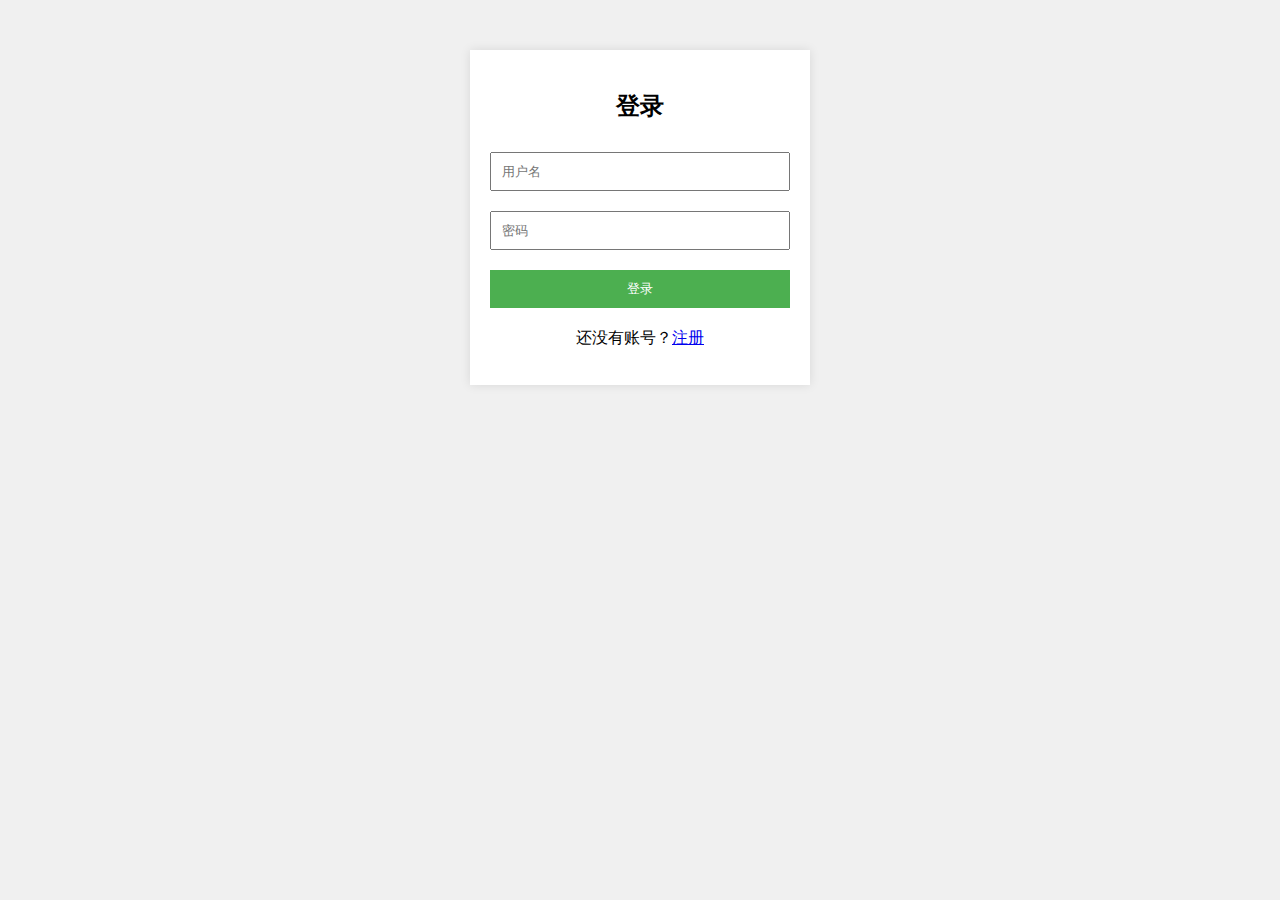
==== index.html @ 8046028c "Update index.html" ====
<!DOCTYPE html>
<html lang="zh">
<head>
    <meta charset="UTF-8">
    <meta name="viewport" content="width=device-width, initial-scale=1.0">
    <title>登录</title>
    <link rel="stylesheet" href="styles.css">
</head>
<body>

<div class="container" id="login-container">
    <h2>登录</h2>
    <input type="text" id="login-username" placeholder="用户名" required>
    <input type="password" id="login-password" placeholder="密码" required>
    <button onclick="login()">登录</button>
    <div class="message" id="login-message"></div>
    <p>还没有账号？<a href="register.html">注册</a></p>
</div>

<script>
    function login() {
        const username = document.getElementById('login-username').value;
        const password = document.getElementById('login-password').value;

        fetch('https://zxyxs.github.io/users.json')
            .then(response => response.json())
            .then(users => {
                const user = users.find(u => u.username === username && u.password === password);
                if (user) {
                    window.location.href = 'dashboard.html';
                } else {
                    document.getElementById('login-message').innerText = '用户名或密码错误';
                }
            });
    }
</script>

</body>
</html>
---- styles.css ----
body {
    font-family: Arial, sans-serif;
    background-color: #f0f0f0;
}

.container {
    width: 300px;
    margin: 0 auto;
    padding: 20px;
    background-color: #fff;
    box-shadow: 0 0 10px rgba(0, 0, 0, 0.1);
    margin-top: 50px;
    position: relative;
}

.image-container {
    position: absolute;
    top: 10px;
    left: -150px;
}

.image-container img {
    width: 100px;
    height: auto;
}

h2 {
    text-align: center;
}

input[type="text"], input[type="password"], input[type="email"], input[type="tel"] {
    width: 100%;
    padding: 10px;
    margin: 10px 0;
    box-sizing: border-box;
}

button {
    width: 100%;
    padding: 10px;
    background-color: #4CAF50;
    color: white;
    border: none;
    cursor: pointer;
    margin-top: 10px;
}

button:hover {
    background-color: #45a049;
}

.message {
    text-align: center;
    margin: 20px 0;
}

p {
    text-align: center;
}
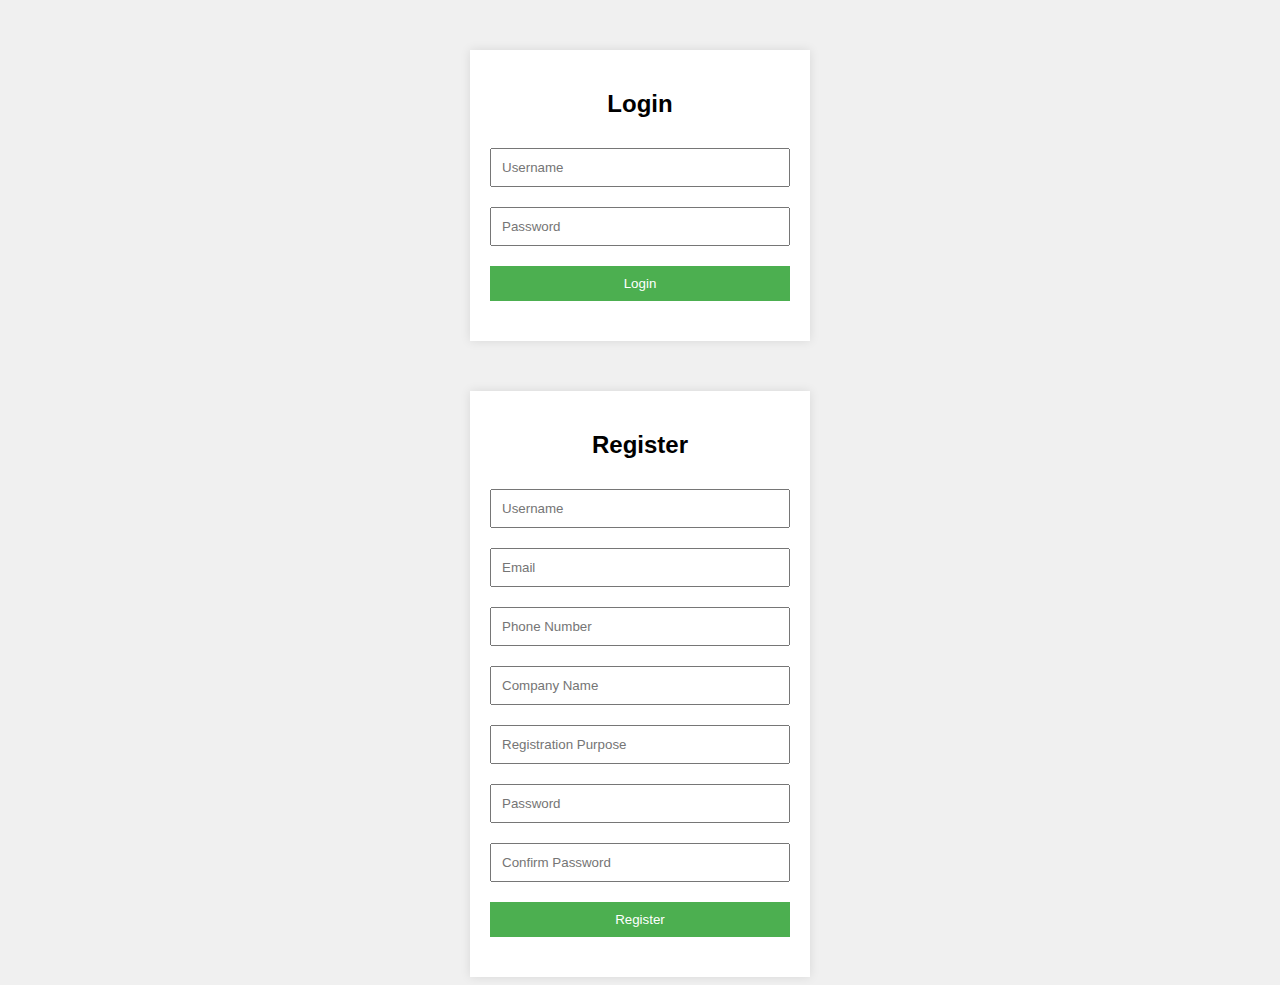
==== commit c62bc6ae: "Update index.html" ====
--- a/index.html
+++ b/index.html
@@ -1,37 +1,65 @@
 <!DOCTYPE html>
-<html lang="zh">
+<html lang="en">
 <head>
     <meta charset="UTF-8">
     <meta name="viewport" content="width=device-width, initial-scale=1.0">
-    <title>登录</title>
+    <title>Login and Registration</title>
     <link rel="stylesheet" href="styles.css">
 </head>
 <body>
 
 <div class="container" id="login-container">
-    <h2>登录</h2>
-    <input type="text" id="login-username" placeholder="用户名" required>
-    <input type="password" id="login-password" placeholder="密码" required>
-    <button onclick="login()">登录</button>
+    <h2>Login</h2>
+    <input type="text" id="login-username" placeholder="Username" required>
+    <input type="password" id="login-password" placeholder="Password" required>
+    <button onclick="login()">Login</button>
     <div class="message" id="login-message"></div>
-    <p>还没有账号？<a href="register.html">注册</a></p>
+</div>
+
+<div class="container" id="register-container">
+    <h2>Register</h2>
+    <input type="text" id="register-username" placeholder="Username" required>
+    <input type="email" id="register-email" placeholder="Email" required>
+    <input type="tel" id="register-phone" placeholder="Phone Number" required>
+    <input type="text" id="register-company" placeholder="Company Name" required>
+    <input type="text" id="register-purpose" placeholder="Registration Purpose" required>
+    <input type="password" id="register-password" placeholder="Password" required>
+    <input type="password" id="register-confirm-password" placeholder="Confirm Password" required>
+    <button onclick="register()">Register</button>
+    <div class="message" id="register-message"></div>
 </div>
 
 <script>
+    let users = [];
+
     function login() {
         const username = document.getElementById('login-username').value;
         const password = document.getElementById('login-password').value;
 
-        fetch('https://zxyxs.github.io/users.json')
-            .then(response => response.json())
-            .then(users => {
-                const user = users.find(u => u.username === username && u.password === password);
-                if (user) {
-                    window.location.href = 'dashboard.html';
-                } else {
-                    document.getElementById('login-message').innerText = '用户名或密码错误';
-                }
-            });
+        const user = users.find(u => u.username === username && u.password === password);
+        if (user) {
+            window.location.href = 'dashboard.html';
+        } else {
+            document.getElementById('login-message').innerText = 'Invalid username or password';
+        }
+    }
+
+    function register() {
+        const username = document.getElementById('register-username').value;
+        const email = document.getElementById('register-email').value;
+        const phone = document.getElementById('register-phone').value;
+        const company = document.getElementById('register-company').value;
+        const purpose = document.getElementById('register-purpose').value;
+        const password = document.getElementById('register-password').value;
+        const confirmPassword = document.getElementById('register-confirm-password').value;
+
+        if (password !== confirmPassword) {
+            document.getElementById('register-message').innerText = 'Passwords do not match';
+            return;
+        }
+
+        users.push({ username, email, phone, company, purpose, password });
+        document.getElementById('register-message').innerText = 'Registration successful. You can now login.';
     }
 </script>
 
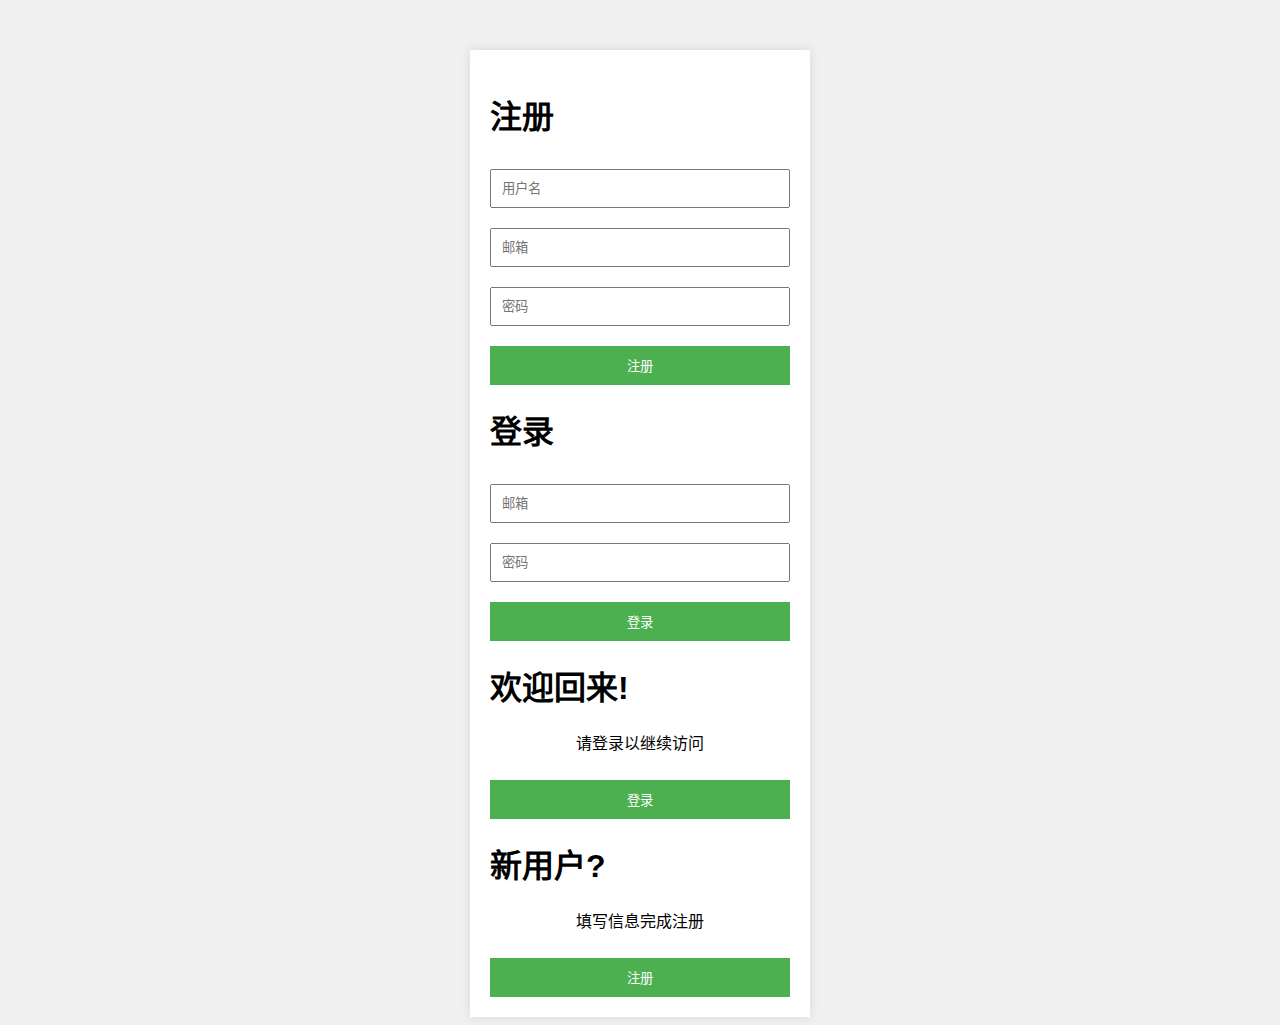
==== commit a2825e3d: "Update index.html" ====
--- a/index.html
+++ b/index.html
@@ -1,67 +1,45 @@
 <!DOCTYPE html>
-<html lang="en">
+<html lang="zh-CN">
 <head>
     <meta charset="UTF-8">
     <meta name="viewport" content="width=device-width, initial-scale=1.0">
-    <title>Login and Registration</title>
+    <title>明颉电影</title>
     <link rel="stylesheet" href="styles.css">
 </head>
 <body>
-
-<div class="container" id="login-container">
-    <h2>Login</h2>
-    <input type="text" id="login-username" placeholder="Username" required>
-    <input type="password" id="login-password" placeholder="Password" required>
-    <button onclick="login()">Login</button>
-    <div class="message" id="login-message"></div>
-</div>
-
-<div class="container" id="register-container">
-    <h2>Register</h2>
-    <input type="text" id="register-username" placeholder="Username" required>
-    <input type="email" id="register-email" placeholder="Email" required>
-    <input type="tel" id="register-phone" placeholder="Phone Number" required>
-    <input type="text" id="register-company" placeholder="Company Name" required>
-    <input type="text" id="register-purpose" placeholder="Registration Purpose" required>
-    <input type="password" id="register-password" placeholder="Password" required>
-    <input type="password" id="register-confirm-password" placeholder="Confirm Password" required>
-    <button onclick="register()">Register</button>
-    <div class="message" id="register-message"></div>
-</div>
-
-<script>
-    let users = [];
-
-    function login() {
-        const username = document.getElementById('login-username').value;
-        const password = document.getElementById('login-password').value;
-
-        const user = users.find(u => u.username === username && u.password === password);
-        if (user) {
-            window.location.href = 'dashboard.html';
-        } else {
-            document.getElementById('login-message').innerText = 'Invalid username or password';
-        }
-    }
-
-    function register() {
-        const username = document.getElementById('register-username').value;
-        const email = document.getElementById('register-email').value;
-        const phone = document.getElementById('register-phone').value;
-        const company = document.getElementById('register-company').value;
-        const purpose = document.getElementById('register-purpose').value;
-        const password = document.getElementById('register-password').value;
-        const confirmPassword = document.getElementById('register-confirm-password').value;
-
-        if (password !== confirmPassword) {
-            document.getElementById('register-message').innerText = 'Passwords do not match';
-            return;
-        }
-
-        users.push({ username, email, phone, company, purpose, password });
-        document.getElementById('register-message').innerText = 'Registration successful. You can now login.';
-    }
-</script>
-
+    <div class="container">
+        <div class="form-container sign-up-container">
+            <form id="registerForm">
+                <h1>注册</h1>
+                <input type="text" placeholder="用户名" required />
+                <input type="email" placeholder="邮箱" required />
+                <input type="password" placeholder="密码" required />
+                <button type="submit">注册</button>
+            </form>
+        </div>
+        <div class="form-container sign-in-container">
+            <form id="loginForm">
+                <h1>登录</h1>
+                <input type="email" placeholder="邮箱" required />
+                <input type="password" placeholder="密码" required />
+                <button type="submit">登录</button>
+            </form>
+        </div>
+        <div class="overlay-container">
+            <div class="overlay">
+                <div class="overlay-panel overlay-left">
+                    <h1>欢迎回来!</h1>
+                    <p>请登录以继续访问</p>
+                    <button class="ghost" id="signIn">登录</button>
+                </div>
+                <div class="overlay-panel overlay-right">
+                    <h1>新用户?</h1>
+                    <p>填写信息完成注册</p>
+                    <button class="ghost" id="signUp">注册</button>
+                </div>
+            </div>
+        </div>
+    </div>
+    <script src="script.js"></script>
 </body>
 </html>
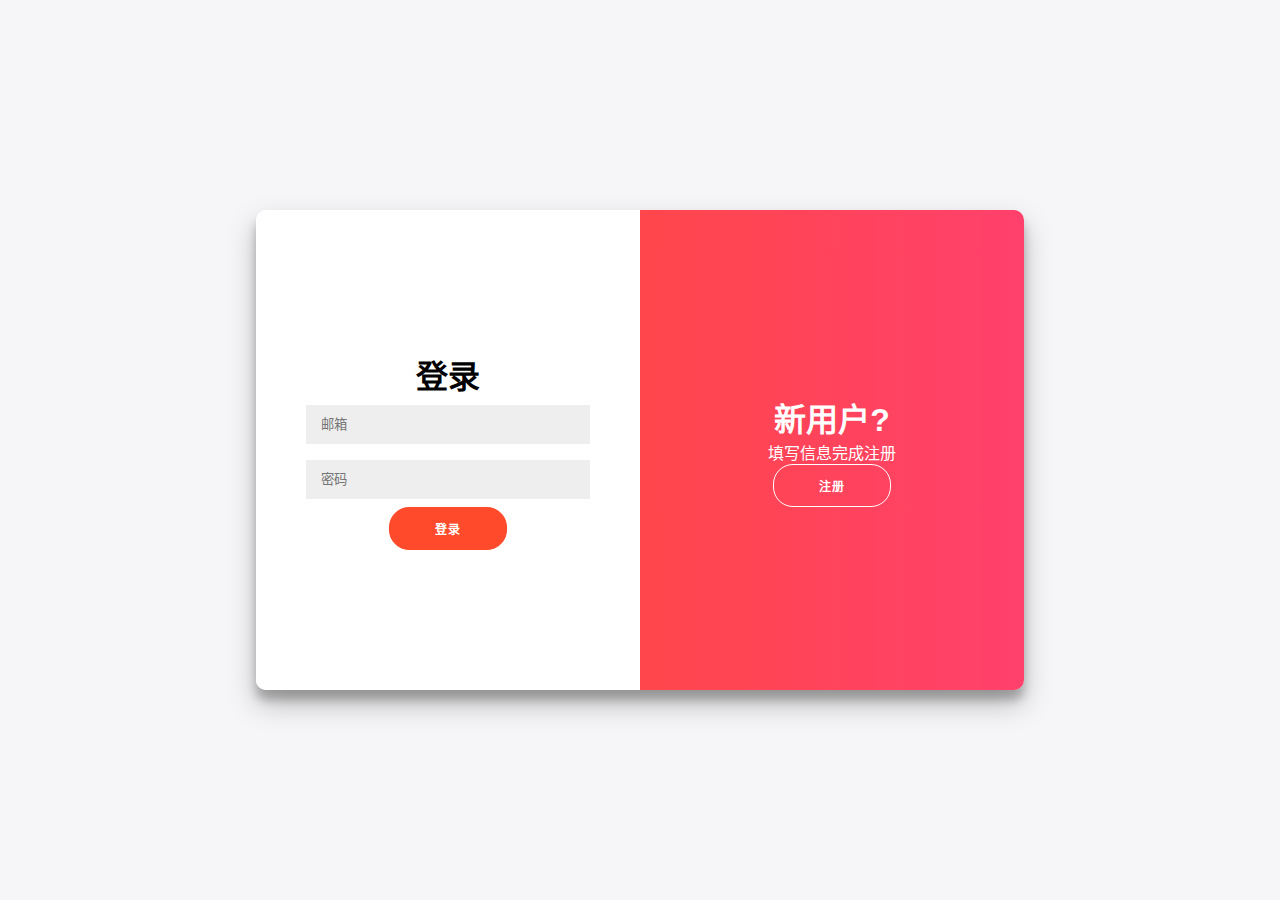
==== commit c3d62daf: "Update index.html" ====
--- a/index.html
+++ b/index.html
@@ -3,7 +3,7 @@
 <head>
     <meta charset="UTF-8">
     <meta name="viewport" content="width=device-width, initial-scale=1.0">
-    <title>明颉电影</title>
+    <title>登录注册页面</title>
     <link rel="stylesheet" href="styles.css">
 </head>
 <body>
@@ -11,17 +11,17 @@
         <div class="form-container sign-up-container">
             <form id="registerForm">
                 <h1>注册</h1>
-                <input type="text" placeholder="用户名" required />
-                <input type="email" placeholder="邮箱" required />
-                <input type="password" placeholder="密码" required />
+                <input type="text" id="registerUsername" placeholder="用户名" required />
+                <input type="email" id="registerEmail" placeholder="邮箱" required />
+                <input type="password" id="registerPassword" placeholder="密码" required />
                 <button type="submit">注册</button>
             </form>
         </div>
         <div class="form-container sign-in-container">
             <form id="loginForm">
                 <h1>登录</h1>
-                <input type="email" placeholder="邮箱" required />
-                <input type="password" placeholder="密码" required />
+                <input type="email" id="loginEmail" placeholder="邮箱" required />
+                <input type="password" id="loginPassword" placeholder="密码" required />
                 <button type="submit">登录</button>
             </form>
         </div>
--- a/styles.css
+++ b/styles.css
@@ -1,59 +1,179 @@
+* {
+    box-sizing: border-box;
+    margin: 0;
+    padding: 0;
+    font-family: 'Arial', sans-serif;
+}
+
 body {
-    font-family: Arial, sans-serif;
-    background-color: #f0f0f0;
+    display: flex;
+    justify-content: center;
+    align-items: center;
+    height: 100vh;
+    background: #f6f5f7;
 }
 
 .container {
-    width: 300px;
-    margin: 0 auto;
-    padding: 20px;
-    background-color: #fff;
-    box-shadow: 0 0 10px rgba(0, 0, 0, 0.1);
-    margin-top: 50px;
+    background: #fff;
+    border-radius: 10px;
+    box-shadow: 0 14px 28px rgba(0, 0, 0, 0.25), 0 10px 10px rgba(0, 0, 0, 0.22);
     position: relative;
+    width: 768px;
+    max-width: 100%;
+    min-height: 480px;
+    overflow: hidden;
 }
 
-.image-container {
+.form-container {
     position: absolute;
-    top: 10px;
-    left: -150px;
+    top: 0;
+    height: 100%;
+    transition: all 0.6s ease-in-out;
 }
 
-.image-container img {
-    width: 100px;
-    height: auto;
+.sign-in-container {
+    left: 0;
+    width: 50%;
+    z-index: 2;
 }
 
-h2 {
+.sign-up-container {
+    left: 0;
+    width: 50%;
+    opacity: 0;
+    z-index: 1;
+}
+
+.container.right-panel-active .sign-in-container {
+    transform: translateX(100%);
+}
+
+.container.right-panel-active .sign-up-container {
+    transform: translateX(100%);
+    opacity: 1;
+    z-index: 5;
+    animation: show 0.6s;
+}
+
+@keyframes show {
+    0% {
+        opacity: 0;
+        transform: scale(0.9);
+    }
+    100% {
+        opacity: 1;
+        transform: scale(1);
+    }
+}
+
+.overlay-container {
+    position: absolute;
+    top: 0;
+    left: 50%;
+    width: 50%;
+    height: 100%;
+    overflow: hidden;
+    transition: transform 0.6s ease-in-out;
+    z-index: 100;
+}
+
+.container.right-panel-active .overlay-container {
+    transform: translateX(-100%);
+}
+
+.overlay {
+    background: #ff416c;
+    background: -webkit-linear-gradient(to right, #ff4b2b, #ff416c);
+    background: linear-gradient(to right, #ff4b2b, #ff416c);
+    background-repeat: no-repeat;
+    background-size: cover;
+    background-position: 0 0;
+    color: #ffffff;
+    position: relative;
+    left: -100%;
+    height: 100%;
+    width: 200%;
+    transform: translateX(0);
+    transition: transform 0.6s ease-in-out;
+}
+
+.container.right-panel-active .overlay {
+    transform: translateX(50%);
+}
+
+.overlay-panel {
+    position: absolute;
+    display: flex;
+    flex-direction: column;
+    justify-content: center;
+    align-items: center;
+    padding: 0 40px;
+    text-align: center;
+    top: 0;
+    height: 100%;
+    width: 50%;
+    transform: translateX(0);
+    transition: transform 0.6s ease-in-out;
+}
+
+.overlay-left {
+    transform: translateX(-20%);
+}
+
+.container.right-panel-active .overlay-left {
+    transform: translateX(0);
+}
+
+.overlay-right {
+    right: 0;
+    transform: translateX(0);
+}
+
+.container.right-panel-active .overlay-right {
+    transform: translateX(20%);
+}
+
+button {
+    border-radius: 20px;
+    border: 1px solid #ff4b2b;
+    background-color: #ff4b2b;
+    color: #ffffff;
+    font-size: 12px;
+    font-weight: bold;
+    padding: 12px 45px;
+    letter-spacing: 1px;
+    text-transform: uppercase;
+    transition: transform 80ms ease-in;
+}
+
+button:active {
+    transform: scale(0.95);
+}
+
+button:focus {
+    outline: none;
+}
+
+button.ghost {
+    background-color: transparent;
+    border-color: #ffffff;
+}
+
+form {
+    background-color: #ffffff;
+    display: flex;
+    flex-direction: column;
+    justify-content: center;
+    align-items: center;
+    padding: 0 50px;
+    height: 100%;
     text-align: center;
 }
 
-input[type="text"], input[type="password"], input[type="email"], input[type="tel"] {
+input {
+    background-color: #eee;
+    border: none;
+    padding: 12px 15px;
+    margin: 8px 0;
     width: 100%;
-    padding: 10px;
-    margin: 10px 0;
-    box-sizing: border-box;
 }
-
-button {
-    width: 100%;
-    padding: 10px;
-    background-color: #4CAF50;
-    color: white;
-    border: none;
-    cursor: pointer;
-    margin-top: 10px;
-}
-
-button:hover {
-    background-color: #45a049;
-}
-
-.message {
-    text-align: center;
-    margin: 20px 0;
-}
-
-p {
-    text-align: center;
-}
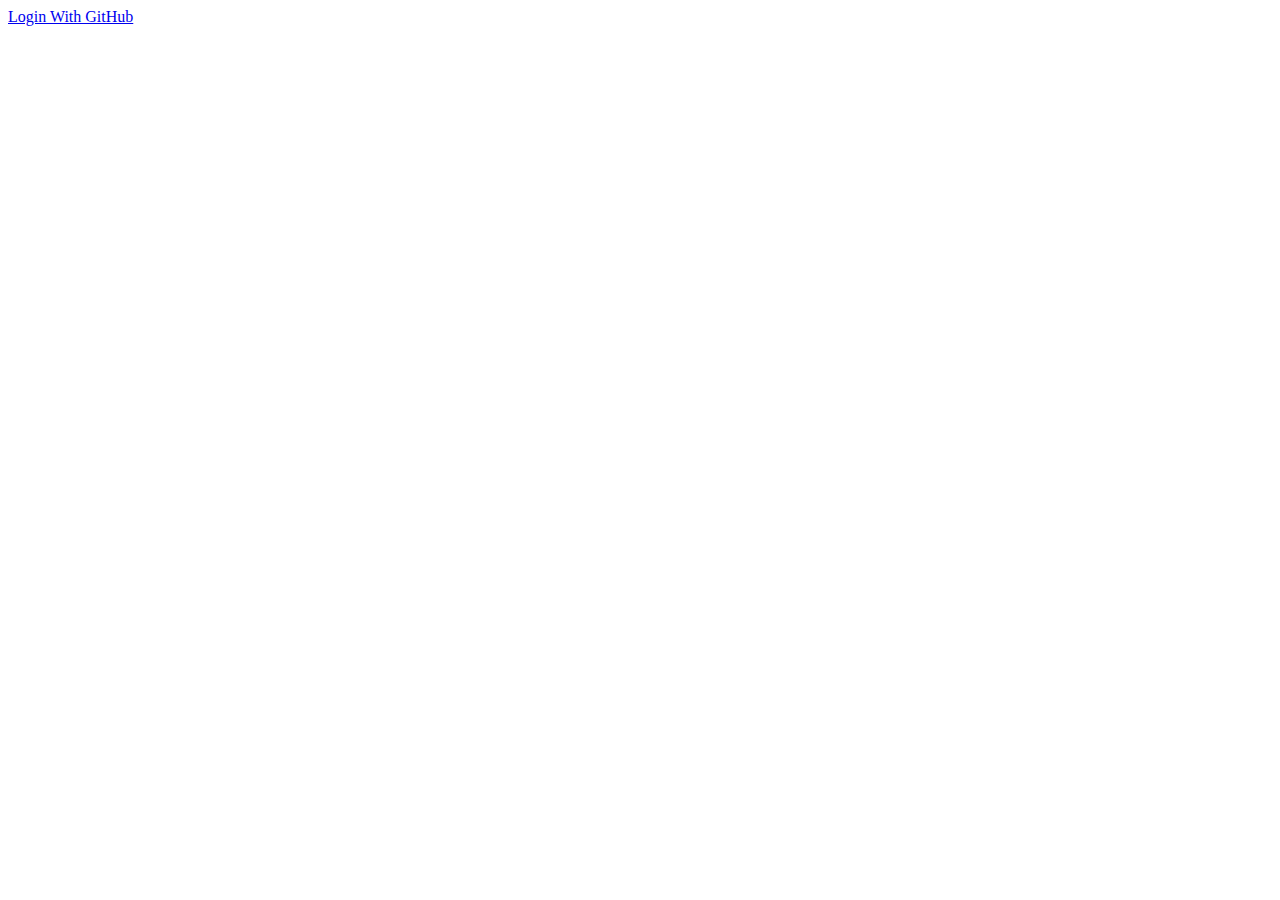
==== commit fadcb22a: "Add files via upload" ====
--- a/index.html
+++ b/index.html
@@ -1,45 +1,11 @@
 <!DOCTYPE html>
-<html lang="zh-CN">
+<html lang="en">
 <head>
     <meta charset="UTF-8">
-    <meta name="viewport" content="width=device-width, initial-scale=1.0">
-    <title>登录注册页面</title>
-    <link rel="stylesheet" href="styles.css">
+    <title>Title</title>
 </head>
 <body>
-    <div class="container">
-        <div class="form-container sign-up-container">
-            <form id="registerForm">
-                <h1>注册</h1>
-                <input type="text" id="registerUsername" placeholder="用户名" required />
-                <input type="email" id="registerEmail" placeholder="邮箱" required />
-                <input type="password" id="registerPassword" placeholder="密码" required />
-                <button type="submit">注册</button>
-            </form>
-        </div>
-        <div class="form-container sign-in-container">
-            <form id="loginForm">
-                <h1>登录</h1>
-                <input type="email" id="loginEmail" placeholder="邮箱" required />
-                <input type="password" id="loginPassword" placeholder="密码" required />
-                <button type="submit">登录</button>
-            </form>
-        </div>
-        <div class="overlay-container">
-            <div class="overlay">
-                <div class="overlay-panel overlay-left">
-                    <h1>欢迎回来!</h1>
-                    <p>请登录以继续访问</p>
-                    <button class="ghost" id="signIn">登录</button>
-                </div>
-                <div class="overlay-panel overlay-right">
-                    <h1>新用户?</h1>
-                    <p>填写信息完成注册</p>
-                    <button class="ghost" id="signUp">注册</button>
-                </div>
-            </div>
-        </div>
-    </div>
-    <script src="script.js"></script>
+<a href="https://github.com/login/oauth/authorize?client_id=54457a6b6b616bb4a1cc&redirect_uri=http://localhost:8080/oauth/redirect">Login
+    With GitHub</a>
 </body>
 </html>
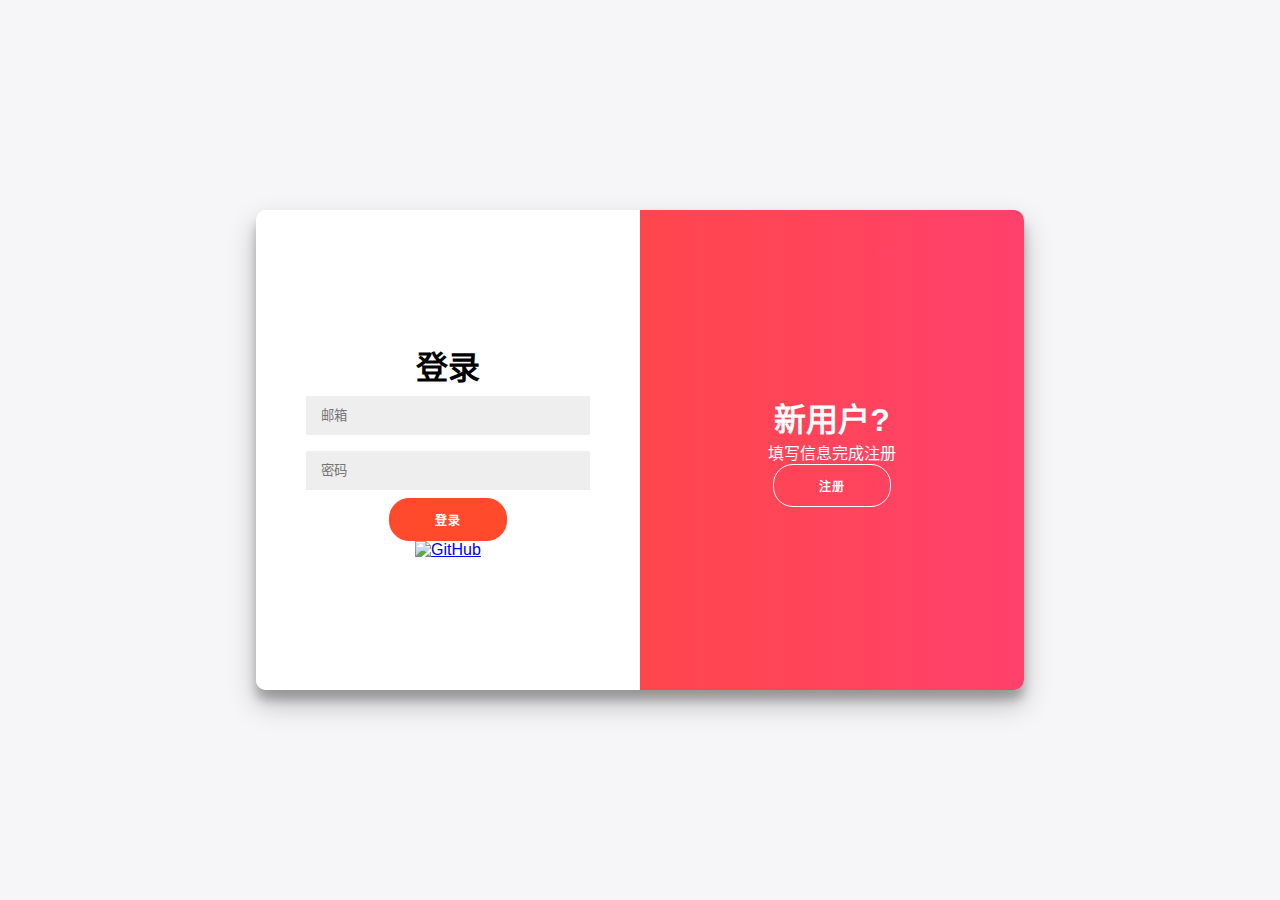
==== commit dd0d2cd5: "Add files via upload" ====
--- a/index.html
+++ b/index.html
@@ -1,11 +1,48 @@
 <!DOCTYPE html>
-<html lang="en">
+<html lang="zh-CN">
 <head>
     <meta charset="UTF-8">
-    <title>Title</title>
+    <meta name="viewport" content="width=device-width, initial-scale=1.0">
+    <title>登录注册页面</title>
+    <link rel="stylesheet" href="styles.css">
 </head>
 <body>
-<a href="https://github.com/login/oauth/authorize?client_id=54457a6b6b616bb4a1cc&redirect_uri=http://localhost:8080/oauth/redirect">Login
-    With GitHub</a>
+    <div class="container">
+        <div class="form-container sign-up-container">
+            <form id="registerForm">
+                <h1>注册</h1>
+                <input type="text" id="registerUsername" placeholder="用户名" required />
+                <input type="email" id="registerEmail" placeholder="邮箱" required />
+                <input type="password" id="registerPassword" placeholder="密码" required />
+                <button type="submit">注册</button>
+            </form>
+        </div>
+        <div class="form-container sign-in-container">
+            <form id="loginForm">
+                <h1>登录</h1>
+                <input type="email" id="loginEmail" placeholder="邮箱" required />
+                <input type="password" id="loginPassword" placeholder="密码" required />
+                <button type="submit">登录</button>
+                <a href="https://github.com/login/oauth/authorize?client_id=54457a6b6b616bb4a1cc&redirect_uri=http://localhost:8080/oauth/redirect">
+                    <img src="https://github.githubassets.com/images/modules/logos_page/GitHub-Mark.png" alt="GitHub" style="width: 30px; height: 30px;">
+                </a>
+            </form>
+        </div>
+        <div class="overlay-container">
+            <div class="overlay">
+                <div class="overlay-panel overlay-left">
+                    <h1>欢迎回来!</h1>
+                    <p>请登录以继续访问</p>
+                    <button class="ghost" id="signIn">登录</button>
+                </div>
+                <div class="overlay-panel overlay-right">
+                    <h1>新用户?</h1>
+                    <p>填写信息完成注册</p>
+                    <button class="ghost" id="signUp">注册</button>
+                </div>
+            </div>
+        </div>
+    </div>
+    <script src="script.js"></script>
 </body>
-</html>
+</html>--- a/styles.css
+++ b/styles.css
@@ -0,0 +1,179 @@
+* {
+    box-sizing: border-box;
+    margin: 0;
+    padding: 0;
+    font-family: 'Arial', sans-serif;
+}
+
+body {
+    display: flex;
+    justify-content: center;
+    align-items: center;
+    height: 100vh;
+    background: #f6f5f7;
+}
+
+.container {
+    background: #fff;
+    border-radius: 10px;
+    box-shadow: 0 14px 28px rgba(0, 0, 0, 0.25), 0 10px 10px rgba(0, 0, 0, 0.22);
+    position: relative;
+    width: 768px;
+    max-width: 100%;
+    min-height: 480px;
+    overflow: hidden;
+}
+
+.form-container {
+    position: absolute;
+    top: 0;
+    height: 100%;
+    transition: all 0.6s ease-in-out;
+}
+
+.sign-in-container {
+    left: 0;
+    width: 50%;
+    z-index: 2;
+}
+
+.sign-up-container {
+    left: 0;
+    width: 50%;
+    opacity: 0;
+    z-index: 1;
+}
+
+.container.right-panel-active .sign-in-container {
+    transform: translateX(100%);
+}
+
+.container.right-panel-active .sign-up-container {
+    transform: translateX(100%);
+    opacity: 1;
+    z-index: 5;
+    animation: show 0.6s;
+}
+
+@keyframes show {
+    0% {
+        opacity: 0;
+        transform: scale(0.9);
+    }
+    100% {
+        opacity: 1;
+        transform: scale(1);
+    }
+}
+
+.overlay-container {
+    position: absolute;
+    top: 0;
+    left: 50%;
+    width: 50%;
+    height: 100%;
+    overflow: hidden;
+    transition: transform 0.6s ease-in-out;
+    z-index: 100;
+}
+
+.container.right-panel-active .overlay-container {
+    transform: translateX(-100%);
+}
+
+.overlay {
+    background: #ff416c;
+    background: -webkit-linear-gradient(to right, #ff4b2b, #ff416c);
+    background: linear-gradient(to right, #ff4b2b, #ff416c);
+    background-repeat: no-repeat;
+    background-size: cover;
+    background-position: 0 0;
+    color: #ffffff;
+    position: relative;
+    left: -100%;
+    height: 100%;
+    width: 200%;
+    transform: translateX(0);
+    transition: transform 0.6s ease-in-out;
+}
+
+.container.right-panel-active .overlay {
+    transform: translateX(50%);
+}
+
+.overlay-panel {
+    position: absolute;
+    display: flex;
+    flex-direction: column;
+    justify-content: center;
+    align-items: center;
+    padding: 0 40px;
+    text-align: center;
+    top: 0;
+    height: 100%;
+    width: 50%;
+    transform: translateX(0);
+    transition: transform 0.6s ease-in-out;
+}
+
+.overlay-left {
+    transform: translateX(-20%);
+}
+
+.container.right-panel-active .overlay-left {
+    transform: translateX(0);
+}
+
+.overlay-right {
+    right: 0;
+    transform: translateX(0);
+}
+
+.container.right-panel-active .overlay-right {
+    transform: translateX(20%);
+}
+
+button {
+    border-radius: 20px;
+    border: 1px solid #ff4b2b;
+    background-color: #ff4b2b;
+    color: #ffffff;
+    font-size: 12px;
+    font-weight: bold;
+    padding: 12px 45px;
+    letter-spacing: 1px;
+    text-transform: uppercase;
+    transition: transform 80ms ease-in;
+}
+
+button:active {
+    transform: scale(0.95);
+}
+
+button:focus {
+    outline: none;
+}
+
+button.ghost {
+    background-color: transparent;
+    border-color: #ffffff;
+}
+
+form {
+    background-color: #ffffff;
+    display: flex;
+    flex-direction: column;
+    justify-content: center;
+    align-items: center;
+    padding: 0 50px;
+    height: 100%;
+    text-align: center;
+}
+
+input {
+    background-color: #eee;
+    border: none;
+    padding: 12px 15px;
+    margin: 8px 0;
+    width: 100%;
+}
